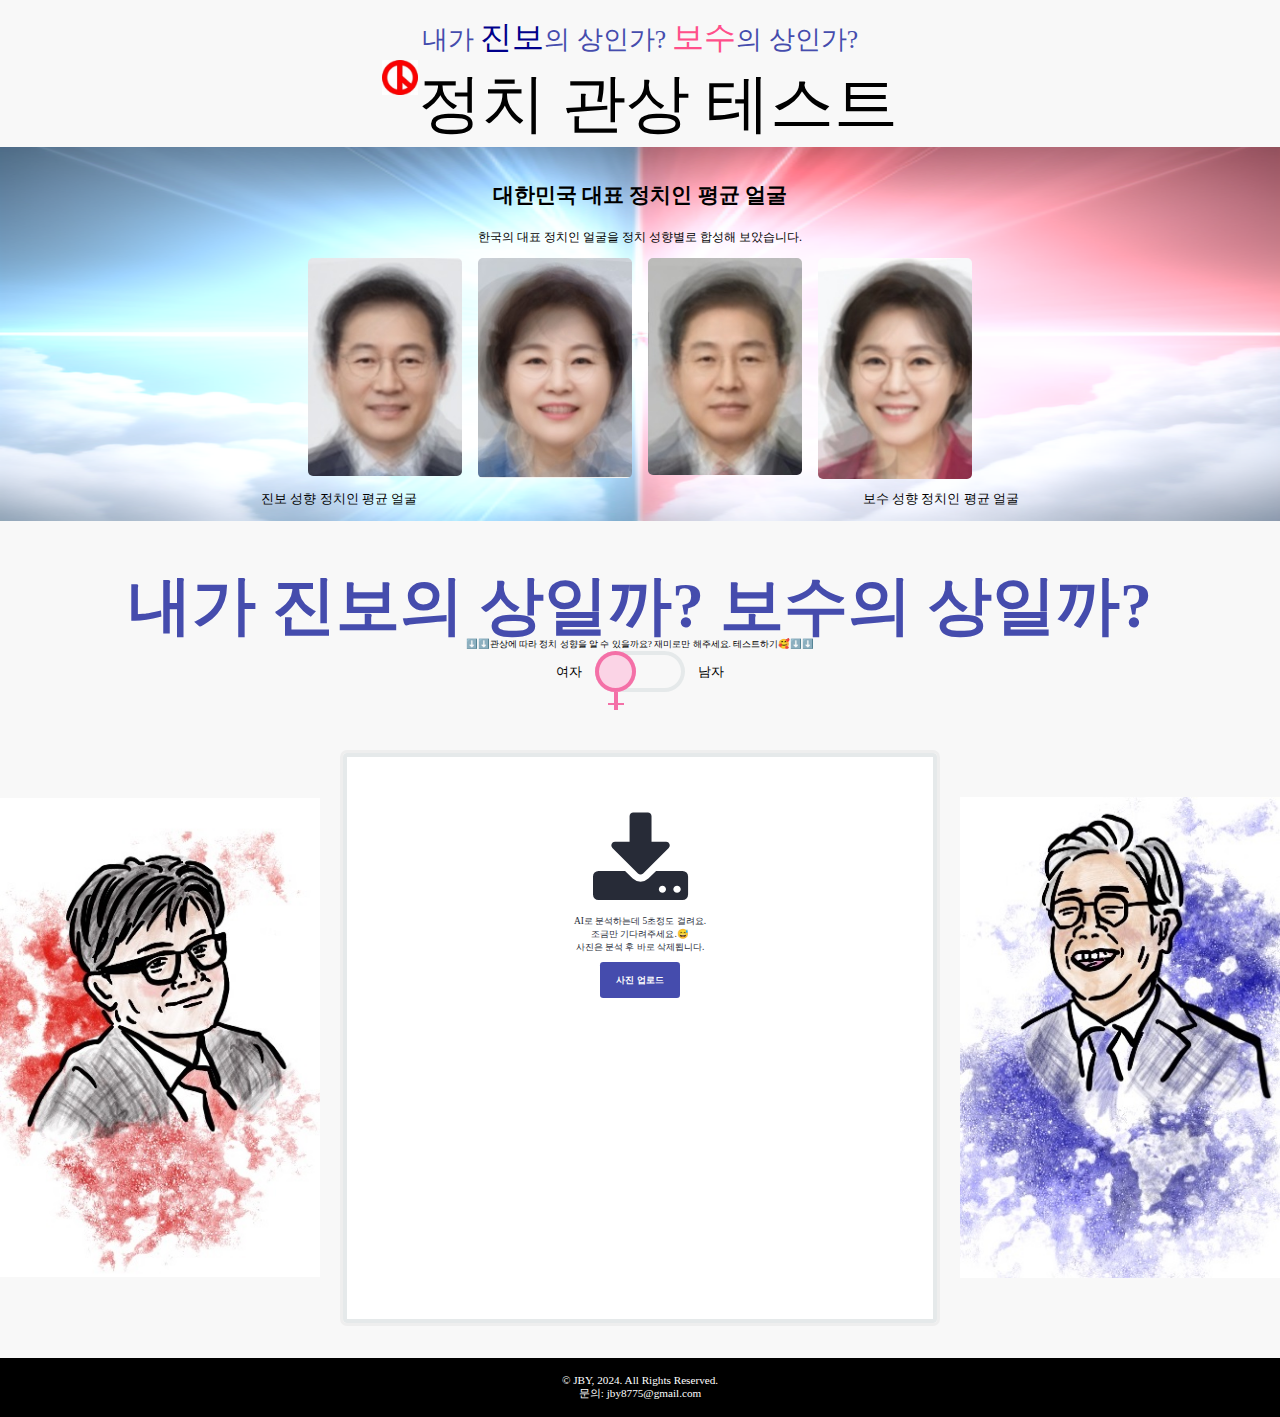
==== index.html @ 56fca5e5 "url수정" ====
<!DOCTYPE html>
<html lang="ko">
  <head>
    <meta charset="UTF-8" />
    <meta name="viewport" content="width=device-width, initial-scale=1.0" />
    <meta
      name="description"
      content="얼굴 사진을 AI로 분석하여 정치 성향을 예측하는 사이트이다. 내 얼굴이 진보의 상인지 보수의 상인지 재미로 확인 할 수 있다."
    />
    <meta property="og:title" content="정치 관상 테스트" />
    <meta
      property="og:description"
      content="얼굴 사진을 AI로 분석하여 정치 성향을 예측하는 사이트. 내 얼굴이 진보의 상인지 보수의 상인지 확인해 보세요."
    />
    <meta property="og:type" content="website" />
    <meta property="og:url" content="https://github.com/jbyjby/koreanpoititionface/blob/main/img/mainog.png?raw=true" />
    <meta property="og:image" content="https://github.com/jbyjby/koreanpoititionface/blob/main/img/mainog.png?raw=true" />
    <script
      async
      src="https://pagead2.googlesyndication.com/pagead/js/adsbygoogle.js?client=ca-pub-7270568015111547"
      crossorigin="anonymous"
    ></script>
    <link rel="icon" type="image/png" sizes="16x16" href="/favicon.ico/favicon-16x16.png" />
    <link rel="manifest" href="/site.webmanifest" />
    <link rel="stylesheet" href="/style.css" type="text/css" />
    <link
      href="https://cdn.jsdelivr.net/npm/bootstrap@5.0.2/dist/css/bootstrap.min.css"
      rel="stylesheet"
      integrity="sha384-EVSTQN3/azprG1Anm3QDgpJLIm9Nao0Yz1ztcQTwFspd3yD65VohhpuuCOmLASjC"
      crossorigin="anonymous"
    />
    <!-- 카카오톡 -->

    <script
      src="https://t1.kakaocdn.net/kakao_js_sdk/2.6.0/kakao.min.js"
      integrity="sha384-6MFdIr0zOira1CHQkedUqJVql0YtcZA1P0nbPrQYJXVJZUkTk/oX4U9GhUIs3/z8"
      crossorigin="anonymous"
    ></script>
    <script src="js/share.js"></script>
    <script>
      // Kakao SDK 초기화
      Kakao.init("38f29a9f6e62558e30e1318a0713e849");
      console.log("카카오톡 초기화 상태:", Kakao.isInitialized());
    </script>
    <meta name="naver-site-verification" content="be89642fd3fd004e3631b85ceb6815e6fcc70a44" />
    <title>정치관상테스트</title>
  </head>
  <body>
    <div class="title">
      <h4 style="font-size: 2vw">내가 <span class="title-blue">진보</span>의 상인가? <span class="title-red">보수</span>의 상인가?</h4>
      <div class="main-title">
        <img class="title-img" src="/img/title.jpg" alt="투표스탬프" />
        <h1>정치 관상 테스트</h1>
      </div>
    </div>

    <div>
      <div class="politician">
        <h3 style="font-size: 130%">대한민국 대표 정치인 평균 얼굴</h3>
        <div class="politician-script-detail0">한국의 대표 정치인 얼굴을 정치 성향별로 합성해 보았습니다.</div>

        <div class="politicianImg">
          <img class="politicianImg-detail" id="politicianImg0" src="/img/left1.jpg" alt="민주 남자" />
          <img class="politicianImg-detail" id="politicianImg1" src="/img/left2.jpg" alt="민주 여자" />
          <img class="politicianImg-detail" id="politicianImg2" src="/img/right1.jpg" alt="국힘 남자 " />
          <img class="politicianImg-detail" id="politicianImg3" src="/img/right2.jpg" alt="국힘 여자" />
        </div>
        <div class="politician-script">
          <div class="politician-script-detail">진보 성향 정치인 평균 얼굴</div>
          <div class="politician-script-detail">보수 성향 정치인 평균 얼굴</div>
        </div>
      </div>
    </div>
    <ins class="kakao_ad_area" style="display: none" data-ad-unit="DAN-KcPf2zAWcygqSgGo" data-ad-width="320" data-ad-height="100"></ins>
    <script type="text/javascript" src="//t1.daumcdn.net/kas/static/ba.min.js" async></script>

    <h2 style="text-align: center; font-size: 5vw">내가 진보의 상일까? 보수의 상일까?</h2>
    <p style="text-align: center; font-size: 58%">⬇️⬇️관상에 따라 정치 성향을 알 수 있을까요? 재미로만 해주세요. 테스트하기🥰⬇️⬇️</p>

    <div class="toggle">
      <p style="font-size: 80%; padding-top: 0.8rem; padding-right: 0.8rem">여자</p>
      <input type="checkbox" id="gender" />
      <label for="gender">
        <span class="knob"><i></i></span>
      </label>
      <p style="font-size: 80%; padding-top: 0.8rem; padding-left: 0.8rem">남자</p>
    </div>

    <div class="img-container">
      <img class="sideImg" src="/img/한동훈.jpg" alt="한동훈" />
      <div class="uploadFile">
        <form id="file-upload-form" class="uploader">
          <input id="file-upload" type="file" name="fileUpload" accept="image/*" />
          <label for="file-upload" id="file-drag" style="padding: 10% 0">
            <img id="file-image" src="#" alt="Preview" class="hidden" />
            <div class="resultTitle"></div>

            <div class="start" id="start">
              <div><i class="fa fa-download" aria-hidden="true" style="font-size: 8vw"></i></div>
              <div style="font-size: 59%; width: 100%">
                AI로 분석하는데 5초정도 걸려요.<br />조금만 기다려주세요.😅<br />사진은 분석 후 바로 삭제됩니다.
              </div>
              <div><span id="file-upload-btn" class="btn btn-primary">사진 업로드</span></div>

              <div id="notimage" class="hidden" style="font-size: 60%">사진 파일(.jpg, .png 등)을 업로드 해주세요.</div>
            </div>

            <div id="file-image"></div>
            <div id="response" class="hidden">
              <!-- <div id="messages"></div> -->
              <!-- <progress class="progress" id="file-progress" value="0"><span>0</span>%</progress> -->
              <div>
                <button class="btn btn-primary d-none" id="spinner" type="button" disabled>
                  <span class="spinner-border spinner-border-sm" role="status" aria-hidden="true"></span>
                  분석하는 중...
                </button>
              </div>
            </div>
          </label>
        </form>
      </div>
      <img class="sideImg" src="/img/이재명.jpg" alt="이재명" />
    </div>
    <!-- 공유 결과 들어올 자리 -->
    <div class="result-box">
      <div class="resultDesc"></div>
      <div id="label-container"></div>
      <div class="resultPeople"></div>
      <div class="last-button">
        <a id="shareButton" class="btn-gradient yellow small" sytle="text-align: center"> 공유하기</a>
        <a href="#" class="btn-gradient blue small" onclick="reset()" sytle="text-align: center;" onclick="reset()">다시하기</a>
      </div>
    </div>

    <ins class="kakao_ad_area" style="display: none" data-ad-unit="DAN-hcDZppdeHRFYCKL6" data-ad-width="728" data-ad-height="90"></ins>
    <script type="text/javascript" src="//t1.daumcdn.net/kas/static/ba.min.js" async></script>
    <div id="disqus_thread"></div>
    <div class="footer">© JBY, 2024. All Rights Reserved.<br />문의: jby8775@gmail.com</div>

    <!-- 댓글창 -->
    <script>
      (function () {
        // DON'T EDIT BELOW THIS LINE
        var d = document,
          s = d.createElement("script");
        s.src = "https://jby-2.disqus.com/embed.js";
        s.setAttribute("data-timestamp", +new Date());
        (d.head || d.body).appendChild(s);
      })();
    </script>
    <noscript>Please enable JavaScript to view the <a href="https://disqus.com/?ref_noscript">comments powered by Disqus.</a></noscript>

    <!-- 티쳐블 머신 -->
    <script src="https://code.jquery.com/jquery-3.6.0.min.js"></script>
    <script src="https://cdn.jsdelivr.net/npm/@tensorflow/tfjs@latest/dist/tf.min.js"></script>
    <script src="https://cdn.jsdelivr.net/npm/@teachablemachine/image@latest/dist/teachablemachine-image.min.js"></script>

    <script>
      const reset = () => {
        location.reload();
      };

      function resetPage() {
        document.getElementById("file-image").src = "#";
        document.querySelector(".result-box").style.display = "none";
      }
      document.querySelector("button[type='button']").addEventListener("click", resetPage);
    </script>
    <script type="text/javascript">
      // More API functions here:
      // https://github.com/googlecreativelab/teachablemachine-community/tree/master/libraries/image
      // the link to your model provided by Teachable Machine export panel

      const URLman = "https://teachablemachine.withgoogle.com/models/JCPzCRcMo/";
      const URLwoman = "https://teachablemachine.withgoogle.com/models/ryFGsFriI/";
      let model, labelContainer, maxPredictions;

      // 토글 부분
      let gender = "2";
      document.querySelector("#gender").addEventListener("change", function () {
        gender = this.checked ? "1" : "2"; // 토글 값에 따라 성별 설정
        console.log(gender);
      });

      async function init1() {
        const modelURL = gender === "1" ? URLman + "model.json" : URLwoman + "model.json";
        const metadataURL = gender === "1" ? URLman + "metadata.json" : URLwoman + "metadata.json";

        // 모델 및 메타데이터 로드
        model = await tmImage.load(modelURL, metadataURL);
        maxPredictions = model.getTotalClasses();
        model = await tmImage.load(modelURL, metadataURL);
        maxPredictions = model.getTotalClasses();

        // 돔에 엘리먼트 추가 div가 2개 생김
        labelContainer = document.getElementById("label-container");
        for (let i = 0; i < maxPredictions; i++) {
          // and class labels
          labelContainer.appendChild(document.createElement("div"));
        }
      }

      // intit1과 동시에 예측하기
      async function predict() {
        let uploadImg = document.getElementById("file-image"); //업로드한 이미지
        const prediction = await model.predict(uploadImg, false);
        prediction.sort((a, b) => parseFloat(b.probability) - parseFloat(a.probability));
        console.log(prediction);
        console.log(prediction[0].className);
        let result, shareButton;
        switch (prediction[0].className) {
          case "보수남":
            result = data.보수남;
            shareButton = data.보수남.className;
            break;
          case "진보남":
            result = data.진보남;
            shareButton = data.진보남.className;
            break;
          case "보수여":
            result = data.보수여;
            shareButton = data.보수여.className;
            break;
          case "진보여":
            result = data.진보여;
            shareButton = data.진보여.className;
            break;
          default:
            result = data.몰라;
        }
        //공유하기 버튼
        //       function updateShareButton(className) {
        //   let shareButton = document.getElementById("shareButton");
        //   switch (className) {
        //     case "보수남":
        //       shareButton.href = "javascript:shareMessage0()";
        //       break;
        //     case "진보남":
        //       shareButton.href = "javascript:shareMessage1()";
        //       break;
        //     case "보수여":
        //       shareButton.href = "javascript:shareMessage2()";
        //       break;
        //     case "진보여":
        //       shareButton.href = "javascript:shareMessage3()";
        //       break;
        //     default:
        //       shareButton.href = "#"; // 기본값으로 설정
        //   }
        // }
        // let className = prediction[0].className;
        //   updateShareButton(className);

        //결과 제목과 설명
        document.querySelector(".resultTitle").innerHTML = result.title;
        document.querySelector(".resultDesc").innerHTML = result.description;
        document.querySelector(".resultPeople").innerHTML = `같은 성향 정치인: ${result.people}`;
        const resultBox = document.querySelector(".result-box");
        resultBox.style.display = "block";
        document.getElementById("shareButton").href = shareButton;
        //프로그래스바
        for (let i = 0; i < maxPredictions; i++) {
          let predictionName;
          predictionName =
            prediction[i].className === "보수남" || prediction[i].className === "보수여"
              ? "보수"
              : prediction[i].className === "진보남" || prediction[i].className === "진보여"
              ? "진보"
              : prediction[i].className;

          labelContainer.childNodes[
            i
          ].innerHTML = `<div class="prediction">${predictionName} <div class="progress-bar" style="background-color:#dedede">
          <div class="progress" id ="progress${[i]}" style="height: 100%; border-radius:10px; width: ${
            Math.round(prediction[i].probability.toFixed(2) * 99 + 1) + "%"
          };"><span style="position: absolute">${Math.round(prediction[i].probability.toFixed(2) * 100) + "%"}</span></div></div>
      </div>`;
        }

        const totalNum = Math.round(prediction[i].probability.toFixed(2) * 100 + 1); // 전체 %
        const bar = document.querySelector(".progress"); // 프로그레스 바 요소 선택

        let t = 0;
        const barAnimation = setInterval(() => {
          bar.style.width = t + "%"; // 너비 설정
          t++; // 너비 증가
          if (t >= totalNum) clearInterval(barAnimation); // 최대 너비에 도달하면 애니메이션 중지
        }, 10);
      }

      // 사진 업로드
      //
      function ekUpload() {
        function Init() {
          console.log("Upload Initialised");

          var fileSelect = document.getElementById("file-upload"),
            fileDrag = document.getElementById("file-drag");

          fileSelect.addEventListener("change", fileSelectHandler, false);

          // Is XHR2 available?
          var xhr = new XMLHttpRequest();
          if (xhr.upload) {
            // File Drop
            fileDrag.addEventListener("dragover", fileDragHover, false);
            fileDrag.addEventListener("dragleave", fileDragHover, false);
            fileDrag.addEventListener("drop", fileSelectHandler, false);
          }
        }

        function fileDragHover(e) {
          var fileDrag = document.getElementById("file-drag");

          e.stopPropagation();
          e.preventDefault();

          fileDrag.className = e.type === "dragover" ? "hover" : "modal-body file-upload";
        }

        function fileSelectHandler(e) {
          // Fetch FileList object
          var files = e.target.files || e.dataTransfer.files;

          // Cancel event and hover styling
          fileDragHover(e);

          // Process all File objects
          for (var i = 0, f; (f = files[i]); i++) {
            parseFile(f);
            uploadFile(f);
          }
        }

        // Output
        function output(msg) {
          // Response
          var m = document.getElementById("messages");
          //   m.innerHTML = msg;
        }

        function parseFile(file) {
          document.querySelector("#spinner").className = "btn btn-primary";
          console.log(file.name);
          output("<strong>" + encodeURI(file.name) + "</strong>");

          // 이미지 파일 여부 확인
          var isGood = /\.(?=gif|jpg|png|jpeg)/gi.test(file.name);
          if (isGood) {
            var reader = new FileReader(); // 파일을 읽기 위한 FileReader 객체 생성
            reader.onload = function (e) {
              // 읽기 동작이 성공적으로 완료되었을 때 호출되는 이벤트 핸들러
              document.getElementById("start").classList.add("hidden");
              document.getElementById("response").classList.remove("hidden");
              document.getElementById("notimage").classList.add("hidden");
              // Thumbnail Preview
              var preview = document.getElementById("file-image");
              preview.classList.remove("hidden");
              preview.src = e.target.result; // 읽어들인 파일의 URL을 이미지 태그의 src 속성에 지정하여 미리보기 표시
              init1().then(() => {
                console.log("모델 불러오기 완료");
                document.querySelector("#spinner").className = "btn btn-primary d-none";
                predict();
              });
            };
            reader.readAsDataURL(file); // 파일을 읽어 Data URL로 변환
          } else {
            // 이미지 파일이 아닌 경우
            document.getElementById("file-image").classList.add("hidden");
            document.getElementById("notimage").classList.remove("hidden");
            document.getElementById("start").classList.remove("hidden");
            document.getElementById("response").classList.add("hidden");
            document.getElementById("file-upload-form").reset();
          }
        }

        function setProgressMaxValue(e) {
          var pBar = document.getElementById("file-progress");

          if (e.lengthComputable) {
            pBar.max = e.total;
          }
        }

        function updateFileProgress(e) {
          var pBar = document.getElementById("file-progress");

          if (e.lengthComputable) {
            pBar.value = e.loaded;
          }
        }

        function uploadFile(file) {
          var xhr = new XMLHttpRequest(),
            fileInput = document.getElementById("class-roster-file"),
            pBar = document.getElementById("file-progress"),
            fileSizeLimit = 1024; // In MB
          if (xhr.upload) {
            // Check if file is less than x MB
            if (file.size <= fileSizeLimit * 1024 * 1024) {
              // Progress bar
              pBar.style.display = "inline";
              xhr.upload.addEventListener("loadstart", setProgressMaxValue, false);
              xhr.upload.addEventListener("progress", updateFileProgress, false);

              // File received / failed
              xhr.onreadystatechange = function (e) {
                if (xhr.readyState == 4) {
                  // Everything is good!
                  // progress.className = (xhr.status == 200 ? "success" : "failure");
                  // document.location.reload(true);
                }
              };

              // Start upload
              xhr.open("POST", document.getElementById("file-upload-form").action, true);
              xhr.setRequestHeader("X-File-Name", file.name);
              xhr.setRequestHeader("X-File-Size", file.size);
              xhr.setRequestHeader("Content-Type", "multipart/form-data");
              xhr.send(file);
            } else {
              output("Please upload a smaller file (< " + fileSizeLimit + " MB).");
            }
          }
        }

        // Check for the various File API support.
        if (window.File && window.FileList && window.FileReader) {
          Init();
        } else {
          document.getElementById("file-drag").style.display = "none";
        }
      }
      ekUpload();
    </script>
    <script src="js/share.js/" charset="UTF-8"></script>

    <script src="js/data.js" charset="UTF-8"></script>
  </body>
</html>
---- style.css ----
@import url(https://maxcdn.bootstrapcdn.com/font-awesome/4.5.0/css/font-awesome.min.css);
@import url("https://fonts.googleapis.com/css?family=Roboto");
@font-face {
  font-family: "JalnanGothic";
  src: url("https://cdn.jsdelivr.net/gh/projectnoonnu/noonfonts_231029@1.1/JalnanGothic.woff") format("woff");
  font-weight: normal;
  font-style: normal;
}
/* 변수 선언 */
:root {
  --theme: #454cad;
  --dark-text: #5f6982;
}

body {
  margin: 0;
  width: 100%;
  height: 100%;
  display: flex;
  flex-direction: column;
  padding-top: 1rem;
  background: #f8f8f8;
  justify-content: center;
}
* {
  box-sizing: border-box;
}
.title {
  text-align: center;
  font-weight: bold;
  font-family: "JalnanGothic";
}
.main-title {
  display: flex;
  justify-content: center;
}
.title-img {
  height: 2.2rem;
}

.title-blue {
  color: darkblue;
  font-size: 2.5vw;
  font-weight: 80;
}
.title-red {
  color: #ff4f8a;
  font-size: 2.5vw;
  font-weight: 80;
}
h3 {
  font-family: "JalnanGothic";
  font-size: 130%;
}
h4 {
  font-family: "JalnanGothic";
  font-size: 1.5rem;
  font-weight: 50;
  color: var(--theme);
  margin: 0;
  padding: 0;
}
.title-blue1 {
  color: darkblue;
  font-size: 1.2rem;
  font-weight: 80;
}
.title-red1 {
  color: #ff4f8a;
  font-size: 1.2rem;
  font-weight: 80;
}
.resultTitle {
  font-family: "JalnanGothic";
  font-size: 1rem;
  font-weight: 50;
  color: var(--theme);
  margin: 0;
  padding: 0;
}

h1 {
  font-family: "JalnanGothic";
  font-size: 5vw;
  font-weight: 100;
  margin: 0;
  padding: 0;
}
h2 {
  font-family: "JalnanGothic";
  font-size: 130%;
  line-height: 1;
  color: var(--theme);
  margin-bottom: 0;
}
p {
  font-family: "JalnanGothic";
  font-size: 1rem;
  font-weight: 50;
  margin: 0;
  padding: 0;
}
.resultDesc {
  text-align: center;
  font-family: "JalnanGothic";
  font-size: 0.9rem;
  font-weight: 10;
  color: var(--theme);
  margin: 0 1.5rem;
  padding: 0;
}
.resultPeople {
  text-align: center;
  font-family: "JalnanGothic";
  font-size: 0.65rem;
  font-weight: 10;
  color: rgb(29, 27, 55);
  margin-top: 0.5rem;
  padding: 0;
}
.politician-script-detail0 {
  font-family: "JalnanGothic";
  font-size: 75%;
  font-weight: 10;
}
/* 배경 이미지 */
.politician {
  display: flex;
  flex-direction: column;
  padding: 1% 3%;
  align-items: center;
  justify-content: center;
  background-image: url("/img/bg16.png");
  background-repeat: no-repeat;
  background-position: center center;
  background-size: 100% 100%;
}
/* 각정치인 이미지 */
.politicianImg {
  padding: 1%;
  display: flex;
  justify-content: center;
  background-repeat: no-repeat;
  background-position: center center;
  background-size: 100% 100%;
}
/* 정치인 아래 설명 */
.politician-script {
  display: flex;
  width: 100%;
  justify-content: space-around;
  font-family: "JalnanGothic";
}
.politicianImg-detail {
  width: 20%;
  height: 25%;
  margin: 0 1%;
  border-radius: 5px;
}
.politician-script-detail {
  margin: 0 auto;
  font-size: 80%;
}
.result-box {
  margin: 0 auto;
  width: 95%;
  padding: 1rem;
  height: 50%;
  display: none;
  box-shadow: 0 0 0 4px #e5e9ea inset;
  border-radius: 30px;
}
.footer {
  width: 100%;
  height: 20%;
  background-color: black;
  color: white;
  padding: 1rem;
  font-family: "JalnanGothic";
  font-size: 0.7rem;
  font-weight: 50;
  text-align: center;
}
.toggle {
  display: flex;
  flex-direction: row;
  justify-content: center;
  text-align: center;
  margin-bottom: 2%;
}
input {
  display: none;
}
label {
  cursor: pointer;
  display: inline-block;
  width: 90px;
  height: 41px;
  box-shadow: 0 0 0 4px #e5e9ea inset;
  border-radius: 30px;
  position: relative;
}

.knob {
  position: absolute;
  width: 41px;
  top: 0;
  left: 0;
  height: 41px;
  border-radius: 50%;
  box-shadow: 0 0 0 4px #f470a7 inset;
  background-color: #fbd4e6;
  transition: 0.3s;
}

.knob > i {
  position: absolute;
  width: 4px;
  height: 18px;
  top: 100%;
  background-color: #f470a7;
  left: calc(50% - 2px);
}

.knob > i:before,
.knob > i:after {
  width: 6px;
  position: absolute;
  top: 11px;
  content: "";
  height: 2px;
  background-color: #f470a7;
}

.knob > i:before {
  left: 4px;
}

.knob > i:after {
  left: -6px;
}

input:checked + label > .knob {
  box-shadow: 0 0 0 4px #a1c6dd inset;
  background-color: #e2ecf4;
  transform: translateX(49px) rotate(-140deg);
}

input:checked + label > .knob > i {
  background-color: #a1c6dd;
}

input:checked + label > .knob > i:after,
input:checked + label > .knob > i:before {
  background-color: #a1c6dd;
}

input:checked + label > .knob > i:after {
  top: 14px;
  width: 12px;
  left: -7px;
  transform: rotate(45deg);
}

input:checked + label > .knob > i:before {
  top: 13px;
  width: 12px;
  left: 0px;
  transform: rotate(134deg);
}

.img-container {
  display: flex;
  flex-direction: row;
  flex-wrap: nowrap;
  width: 100%;
  height: 50vw;
  justify-content: space-around;
  align-items: center;
}
.uploadFile {
  width: 50%;
}
.sideImgs {
  width: 25%;
  height: 30vw;
}
/* 타이틀 스타일 */

/* 본문 텍스트 스타일 */

.prediction {
  font-family: "JalnanGothic";
  font-weight: 10;
  font-size: 1.1rem;
  margin-left: 1rem;
  display: flex;
  align-items: center;
}

.sideImg {
  width: 25%;
}
/* start */
.uploader {
  display: block;
  clear: both;
  margin: 0 auto;
  width: 100%;
  max-width: 600px;
}
.uploader label {
  float: left;
  clear: both;
  width: 100%;
  height: 45vw;
  padding: 2rem 1.5rem;
  text-align: center;
  background: #fff;
  border-radius: 7px;
  border: 3px solid #eee;
  transition: all 0.2s ease;
  user-select: none;
}

.uploader label:hover {
  border-color: var(--theme);
}

.uploader label.hover {
  border: 3px solid var(--theme);
  box-shadow: inset 0 0 0 6px #eee;
}
.uploader label.hover #start .fa {
  transform: scale(0.8);
  opacity: 0.3;
}
.uploader #start.hidden {
  display: none;
}

.uploader #start .fa {
  font-size: 200%;
  width: 100%;
}

.uploader #response {
  float: left;
  clear: both;
  width: 100%;
}

.uploader #response.hidden {
  display: none;
}

.uploader #response #messages {
  margin-bottom: 0.5rem;
}

.uploader #file-image {
  display: inline;
  margin: 0 auto;
  width: auto;
  height: auto;
  max-width: 80%;
  max-height: 80%;
}

.uploader #file-image.hidden {
  display: none;
}

.uploader #notimage {
  display: block;
  float: left;
  clear: both;
  width: 100%;
}

.uploader #notimage.hidden {
  display: none;
}

/* .uploader progress,
.uploader {
  display: inline;
  clear: both;
  margin: 0 auto;
  width: 100%;
  max-width: 180px;
  height: 8px;
  border: 0;
  border-radius: 4px;
  background-color: #eee;
  overflow: hidden;
} */

.uploader .progress[value]::-webkit-progress-bar {
  border-radius: 4px;
  background-color: #eee;
}

.uploader .progress[value]::-webkit-progress-value,
.uploader .progress[value]::-moz-progress-bar {
  background: linear-gradient(to right, #3a418c 0%, #454cad 50%);
  border-radius: 4px;
}

.uploader input[type="file"] {
  display: none;
}

.uploader div {
  color: #272b37;
  /* color: var(--dark-text); */
}

.uploader .btn {
  display: inline-block;
  margin: 0.5rem 0.5rem 1rem 0.5rem;
  clear: both;
  font-family: inherit;
  font-weight: 700;
  font-size: 55%;
  text-decoration: none;
  text-transform: initial;
  border: none;
  border-radius: 0.2rem;
  outline: none;
  padding: 0 1rem;
  height: 36px;
  line-height: 36px;
  color: #fff;
  transition: all 0.2s ease-in-out;
  box-sizing: border-box;
  background: var(--theme);
  border-color: var(--theme);
  cursor: pointer;
}

.progress-bar {
  width: 80%;
  height: 30px;
  background-color: #dedede;
  font-size: 1rem;
  font-weight: 600;
  font-size: 0.8rem;
  border-radius: 10px;
  margin: 0.5%;
}

.progress {
  height: 100%;
  padding: 0;
  text-align: center;
  font-size: 1rem;
  border-radius: 10px;
  color: #111;
}
.progress span {
  display: block !important;
}

#progress0 {
  background-color: #4f98ff;
}
#progress1 {
  background-color: #4fffa4;
}
#progress2 {
  background-color: #ffcd4f;
}
#progress3 {
  background-color: #ff4f8a;
}

.share {
  display: flex;
  flex-direction: row;
}

.btn-gradient {
  text-decoration: none;
  color: white;
  padding: 5px 15px;
  display: inline-block;
  position: relative;
  border: 1px solid rgba(0, 0, 0, 0.21);
  border-bottom: 4px solid rgba(0, 0, 0, 0.21);
  border-radius: 4px;
  text-shadow: 0 1px 0 rgba(0, 0, 0, 0.15);
  margin: 5px; /* 추가된 부분 */
}

.btn.small {
  padding: 8px 18px; /* 추가된 부분 */
  font-size: 0.75em;
}

.btn-gradient.blue.small {
  font-family: "JalnanGothic";
  background: rgba(102, 152, 203, 1);
  background: -moz-linear-gradient(top, rgba(102, 152, 203, 1) 0%, rgba(92, 138, 184, 1) 100%);
  background: -webkit-gradient(left top, left bottom, color-stop(0%, rgba(102, 152, 203, 1)), color-stop(100%, rgba(92, 138, 184, 1)));
  background: -webkit-linear-gradient(top, rgba(102, 152, 203, 1) 0%, rgba(92, 138, 184, 1) 100%);
  background: -o-linear-gradient(top, rgba(102, 152, 203, 1) 0%, rgba(92, 138, 184, 1) 100%);
  background: -ms-linear-gradient(top, rgba(102, 152, 203, 1) 0%, rgba(92, 138, 184, 1) 100%);
  background: linear-gradient(to bottom, rgba(102, 152, 203, 1) 0%, rgba(92, 138, 184, 1) 100%);
  filter: progid:DXImageTransform.Microsoft.gradient( startColorstr='#6698cb', endColorstr='#5c8ab8', GradientType=0 );
}

.btn-gradient.yellow.small {
  font-family: "JalnanGothic";
  background: rgba(240, 210, 100, 1);
  background: -webkit-gradient(linear, 0 0, 0 100%, from(rgba(240, 210, 100, 1)), to(rgba(229, 201, 96, 1)));
  background: -webkit-linear-gradient(rgba(240, 210, 100, 1) 0%, rgba(229, 201, 96, 1) 100%);
  background: -moz-linear-gradient(rgba(240, 210, 100, 1) 0%, rgba(229, 201, 96, 1) 100%);
  background: -o-linear-gradient(rgba(240, 210, 100, 1) 0%, rgba(229, 201, 96, 1) 100%);
  background: linear-gradient(rgba(240, 210, 100, 1) 0%, rgba(229, 201, 96, 1) 100%);
  filter: progid:DXImageTransform.Microsoft.gradient( startColorstr='#f0d264', endColorstr='#e5c960', GradientType=0 );
}
.last-button {
  display: flex;
  justify-content: space-evenly;
}
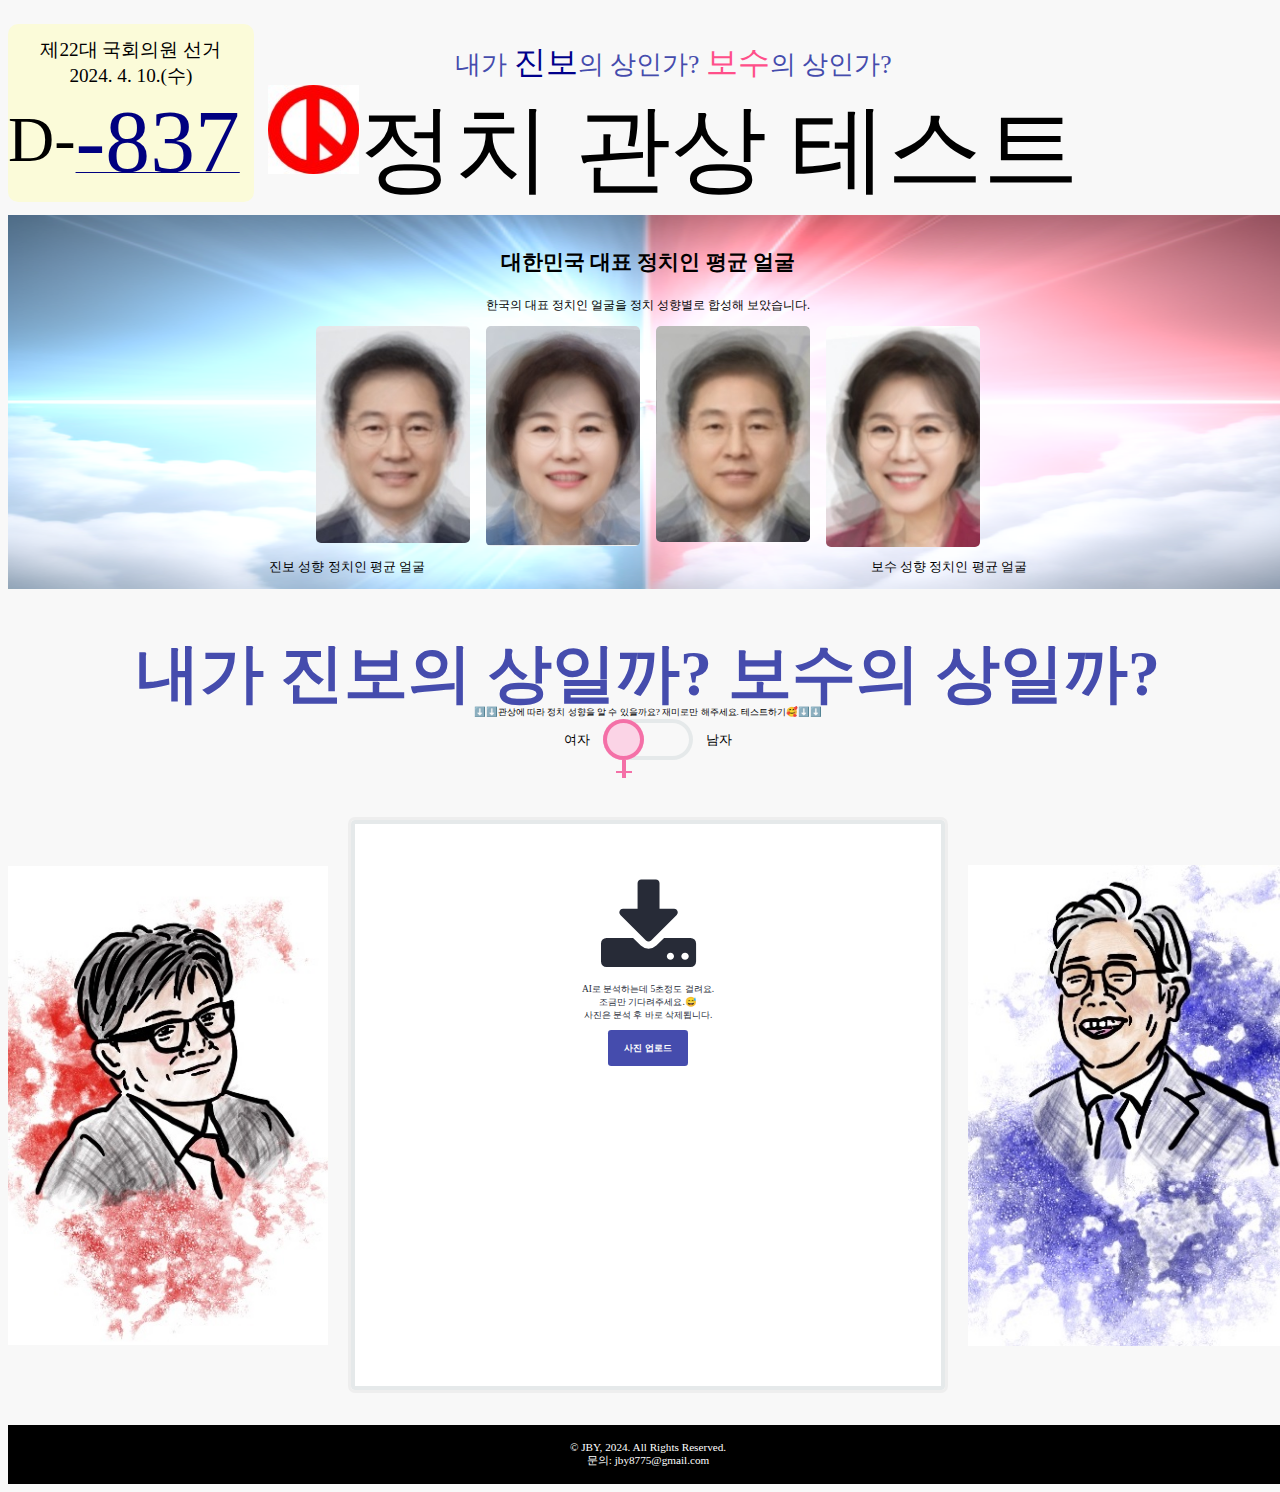
==== commit 747d33f0: "카운터 추가" ====
--- a/index.html
+++ b/index.html
@@ -46,11 +46,29 @@
     <title>정치관상테스트</title>
   </head>
   <body>
-    <div class="title">
-      <h4 style="font-size: 2vw">내가 <span class="title-blue">진보</span>의 상인가? <span class="title-red">보수</span>의 상인가?</h4>
-      <div class="main-title">
-        <img class="title-img" src="/img/title.jpg" alt="투표스탬프" />
-        <h1>정치 관상 테스트</h1>
+    <div class="header">
+      <div class="dday">
+        제22대 국회의원 선거<br />2024. 4. 10.(수)
+        <div class="count">
+          D-
+          <div id="remain-time"></div>
+        </div>
+      </div>
+      <div class="title">
+        <h4 style="font-size: 2vw; margin-top: 2%">
+          내가 <span class="title-blue">진보</span>의 상인가? <span class="title-red">보수</span>의 상인가?
+        </h4>
+        <div class="main-title">
+          <img class="title-img" src="/img/title.jpg" alt="투표스탬프" />
+          <h1 style="font-size: 7.5vw; margin-bottom: 0">정치 관상 테스트</h1>
+        </div>
+      </div>
+      <div class="dday" style="visibility: hidden">
+        제22대 국회의원 선거<br />2024. 4. 10.(수)
+        <div class="count">
+          D-
+          <u><span id="number"></span></u>
+        </div>
       </div>
     </div>
 
@@ -132,11 +150,26 @@
       </div>
     </div>
 
-    <ins class="kakao_ad_area" style="display: none" data-ad-unit="DAN-hcDZppdeHRFYCKL6" data-ad-width="728" data-ad-height="90"></ins>
+    <ins class="kakao_ad_area" style="display: none" data-ad-unit="DAN-hcDZppdeHRFYCKL6" data-ad-width="320" data-ad-height="50"></ins>
     <script type="text/javascript" src="//t1.daumcdn.net/kas/static/ba.min.js" async></script>
     <div id="disqus_thread"></div>
     <div class="footer">© JBY, 2024. All Rights Reserved.<br />문의: jby8775@gmail.com</div>
-
+    <script>
+      var num; // num 변수를 선언합니다.
+
+      function diffday() {
+        const masTime = new Date("2024-04-10");
+        const todayTime = new Date();
+        const diff = masTime.getTime() - todayTime.getTime();
+        const diffDay = Math.floor(diff / (1000 * 60 * 60 * 24)) + 1;
+        console.log(todayTime);
+        console.log(diffDay);
+        num = diffDay; //
+        document.querySelector("#remain-time").innerHTML = num;
+      }
+
+      diffday(); // 함수를 호출하여 실행합니다.
+    </script>
     <!-- 댓글창 -->
     <script>
       (function () {
--- a/style.css
+++ b/style.css
@@ -3,6 +3,12 @@
 @font-face {
   font-family: "JalnanGothic";
   src: url("https://cdn.jsdelivr.net/gh/projectnoonnu/noonfonts_231029@1.1/JalnanGothic.woff") format("woff");
+  font-weight: normal;
+  font-style: normal;
+}
+@font-face {
+  font-family: "YEONGJUSeonbiTTF";
+  src: url("https://cdn.jsdelivr.net/gh/projectnoonnu/2403@1.0/YEONGJUSeonbiTTF.woff2") format("woff2");
   font-weight: normal;
   font-style: normal;
 }
@@ -13,7 +19,7 @@
 }
 
 body {
-  margin: 0;
+  padding-top: 2%;
   width: 100%;
   height: 100%;
   display: flex;
@@ -25,17 +31,48 @@
 * {
   box-sizing: border-box;
 }
+.header {
+  display: flex;
+}
+.dday {
+  padding-top: 1%;
+  margin-bottom: 1%;
+  border-radius: 10px;
+  background-color: rgb(251, 251, 217);
+  text-align: center;
+  flex-grow: 1;
+  font-family: "JalnanGothic";
+  font-size: 1.5vw;
+}
+.count {
+  display: flex;
+  font-family: "YEONGJUSeonbiTTF";
+  font-size: 5vw;
+
+  align-items: center;
+}
+#remain-time {
+  display: flex;
+  font-size: 7vw;
+  color: navy;
+  font-family: YEONGJUSeonbiTTF;
+  text-decoration: underline;
+  text-decoration-thickness: 1px;
+  align-items: flex-start;
+}
 .title {
   text-align: center;
   font-weight: bold;
-  font-family: "JalnanGothic";
+  /* font-family: "YEONGJUSeonbiTTF"; */
+  font-family: "JalnanGothic";
+  flex-grow: 2;
 }
 .main-title {
   display: flex;
   justify-content: center;
 }
 .title-img {
-  height: 2.2rem;
+  height: 7vw;
 }
 
 .title-blue {
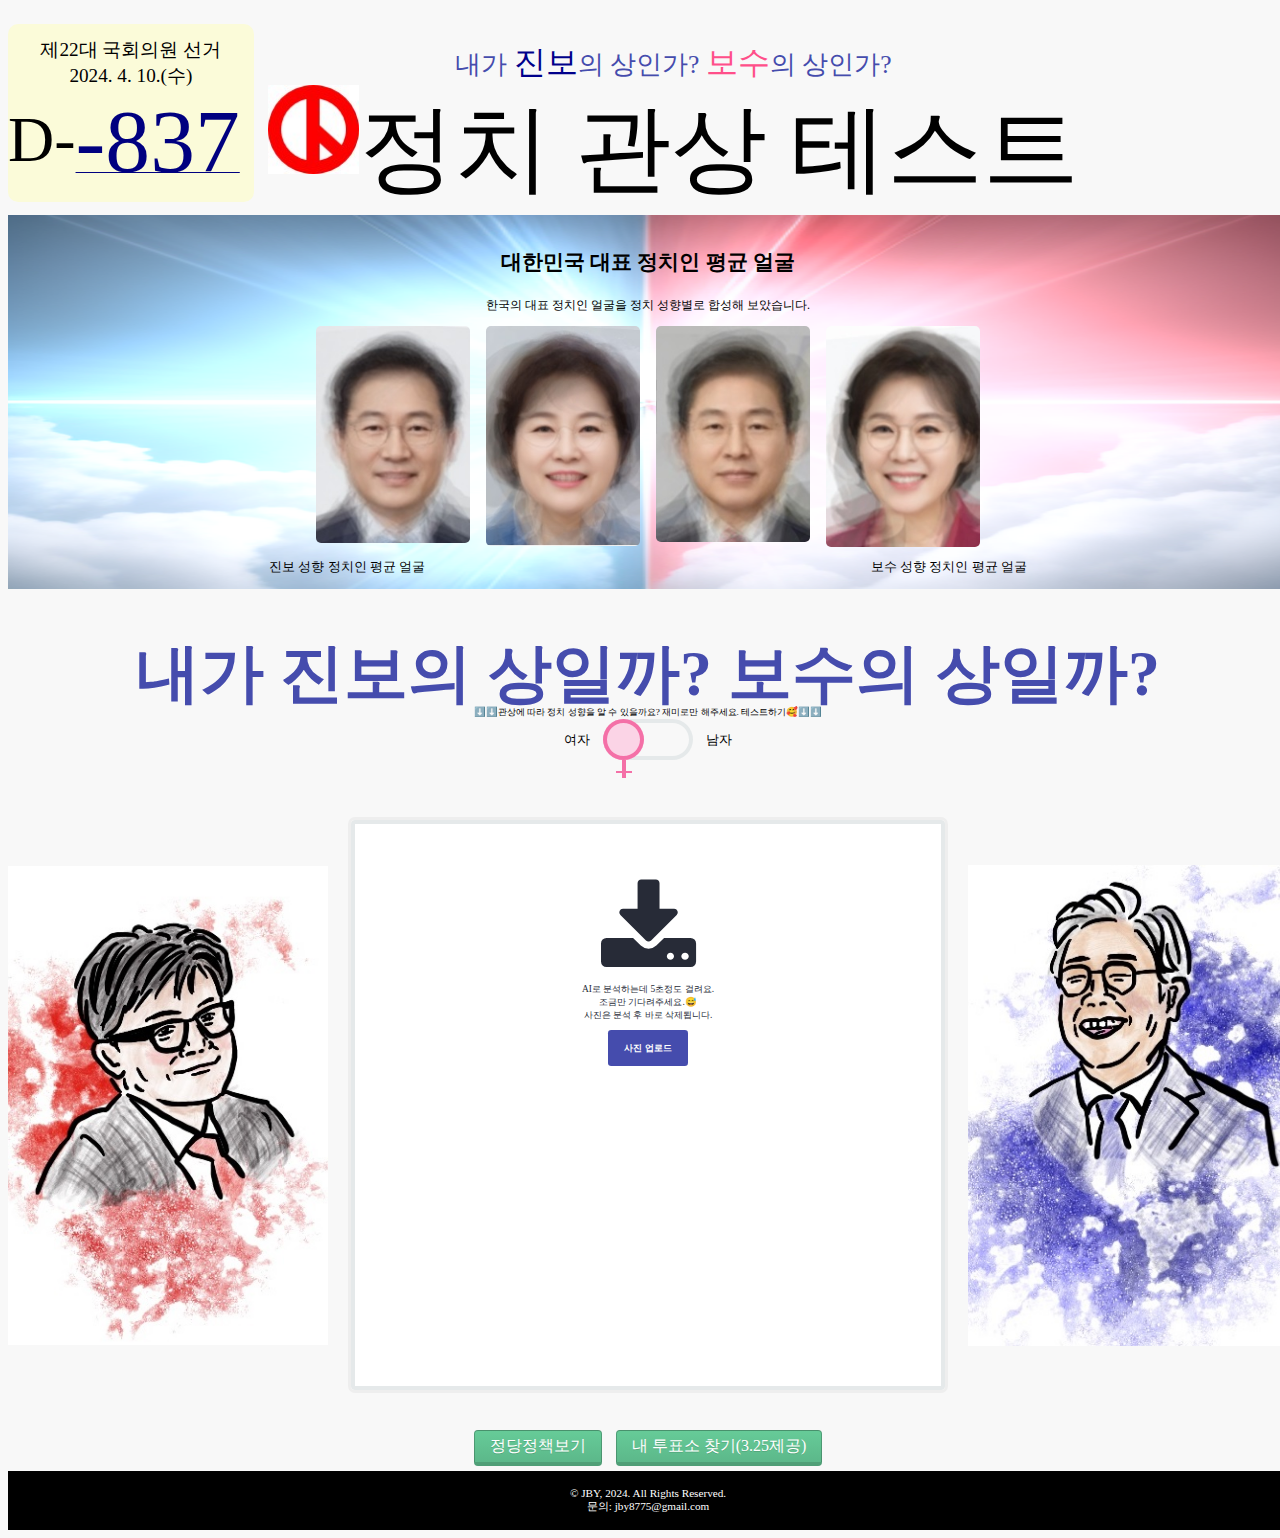
==== commit 95e05fb7: "정책보기, 투표소 찾기 버튼 업데이트" ====
--- a/index.html
+++ b/index.html
@@ -144,10 +144,17 @@
       <div class="resultDesc"></div>
       <div id="label-container"></div>
       <div class="resultPeople"></div>
+      <div class="last-button-desc"></div>
+
       <div class="last-button">
         <a id="shareButton" class="btn-gradient yellow small" sytle="text-align: center"> 공유하기</a>
         <a href="#" class="btn-gradient blue small" onclick="reset()" sytle="text-align: center;" onclick="reset()">다시하기</a>
       </div>
+    </div>
+
+    <div class="share-button" style="text-align: center">
+      <a href="https://policy.nec.go.kr/" class="btn-gradient green small" sytle="text-align: center;">정당정책보기</a>
+      <a href="https://www.nec.go.kr/site/avt/main.do" class="btn-gradient green small" sytle="text-align: center;">내 투표소 찾기(3.25제공)</a>
     </div>
 
     <ins class="kakao_ad_area" style="display: none" data-ad-unit="DAN-hcDZppdeHRFYCKL6" data-ad-width="320" data-ad-height="50"></ins>
@@ -288,6 +295,8 @@
         document.querySelector(".resultTitle").innerHTML = result.title;
         document.querySelector(".resultDesc").innerHTML = result.description;
         document.querySelector(".resultPeople").innerHTML = `같은 성향 정치인: ${result.people}`;
+        document.querySelector(".last-button-desc").innerHTML = `⬇️⬇️업로드한 사진은 공유되지 않으니 마음껏 공유하세요.⬇️⬇️`;
+
         const resultBox = document.querySelector(".result-box");
         resultBox.style.display = "block";
         document.getElementById("shareButton").href = shareButton;
--- a/style.css
+++ b/style.css
@@ -152,6 +152,16 @@
   font-size: 0.65rem;
   font-weight: 10;
   color: rgb(29, 27, 55);
+  margin-top: 0.5rem;
+  padding: 0;
+}
+
+.last-button-desc {
+  text-align: center;
+  font-family: "JalnanGothic";
+  font-size: 0.55rem;
+  font-weight: 10;
+  color: red;
   margin-top: 0.5rem;
   padding: 0;
 }
@@ -561,3 +571,15 @@
   display: flex;
   justify-content: space-evenly;
 }
+
+.btn-gradient.green.small {
+  font-family: "JalnanGothic";
+  background: rgba(102, 203, 152, 1);
+  background: -moz-linear-gradient(top, rgba(102, 203, 152, 1) 0%, rgba(92, 184, 138, 1) 100%);
+  background: -webkit-gradient(left top, left bottom, color-stop(0%, rgba(102, 203, 152, 1)), color-stop(100%, rgba(92, 184, 138, 1)));
+  background: -webkit-linear-gradient(top, rgba(102, 203, 152, 1) 0%, rgba(92, 184, 138, 1) 100%);
+  background: -o-linear-gradient(top, rgba(102, 203, 152, 1) 0%, rgba(92, 184, 138, 1) 100%);
+  background: -ms-linear-gradient(top, rgba(102, 203, 152, 1) 0%, rgba(92, 184, 138, 1) 100%);
+  background: linear-gradient(to bottom, rgba(102, 203, 152, 1) 0%, rgba(92, 184, 138, 1) 100%);
+  filter: progid:DXImageTransform.Microsoft.gradient( startColorstr='#66cb98', endColorstr='#5c8a5c', GradientType=0 );
+}
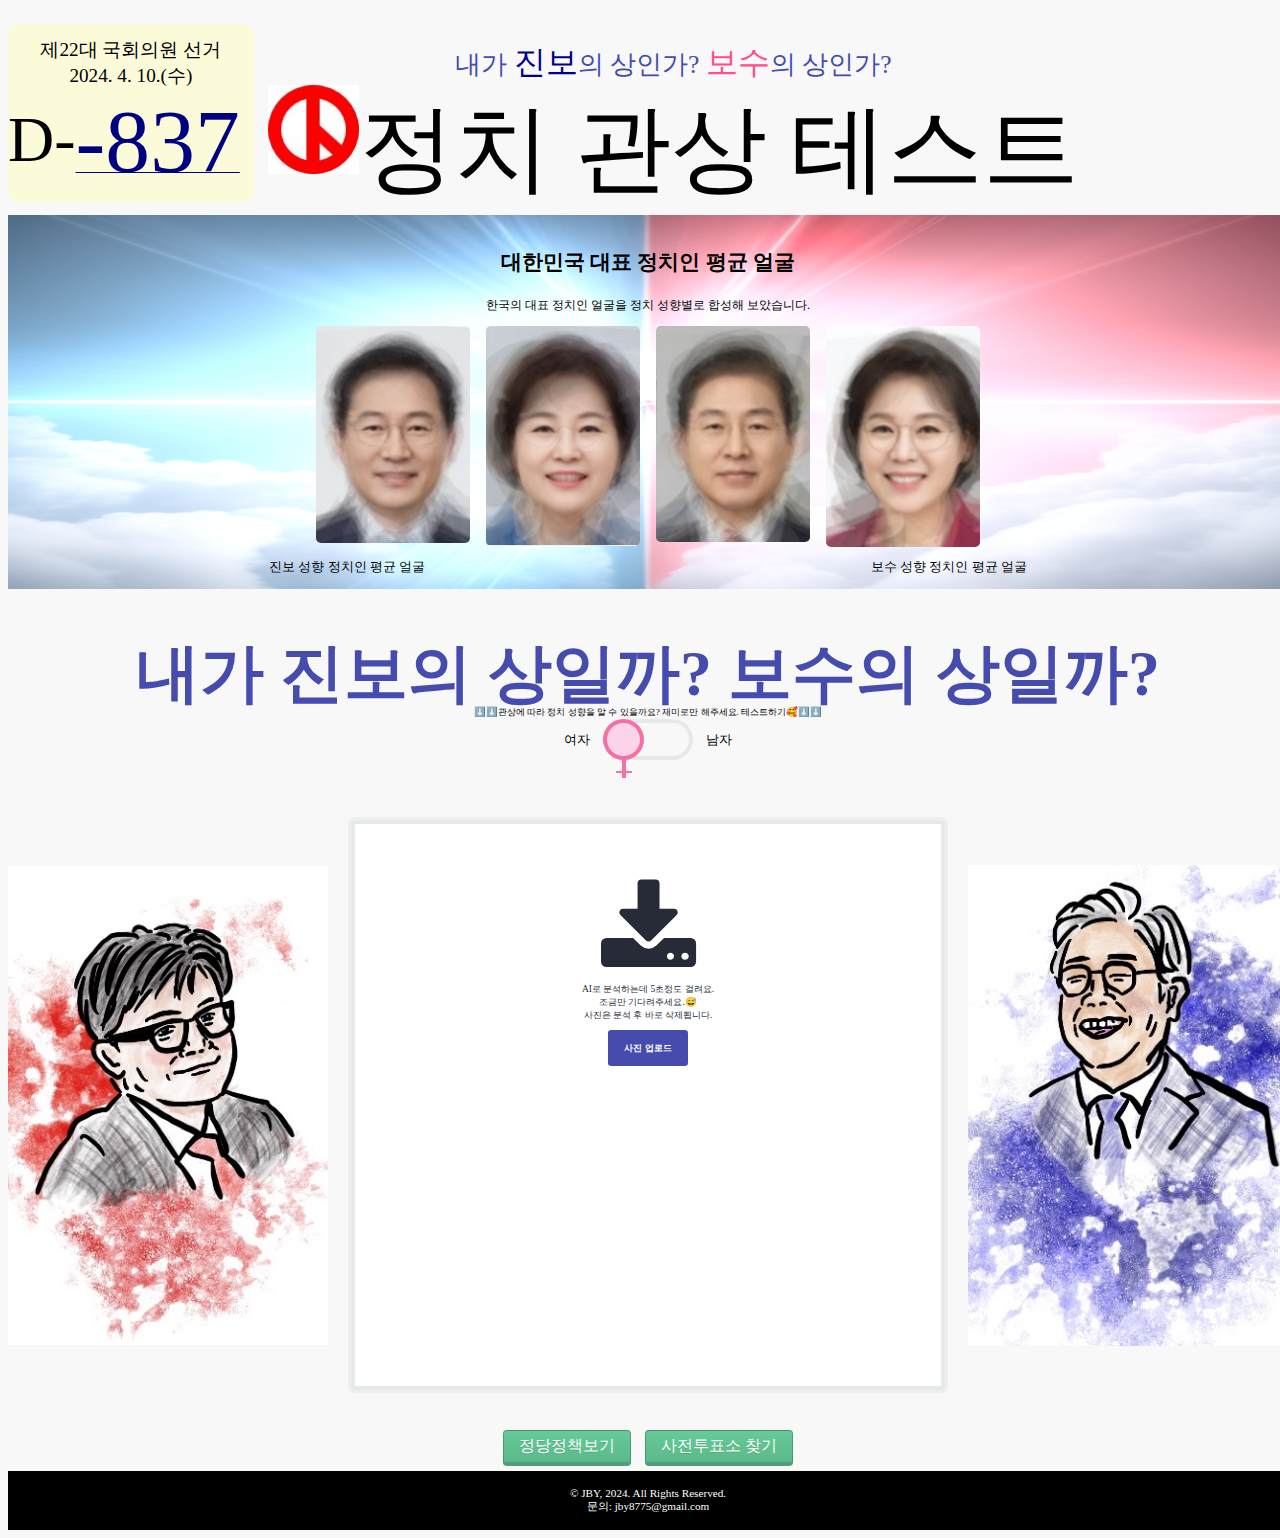
==== commit 7c624c5f: "사전투표소 등록" ====
--- a/index.html
+++ b/index.html
@@ -5,7 +5,7 @@
     <meta name="viewport" content="width=device-width, initial-scale=1.0" />
     <meta
       name="description"
-      content="얼굴 사진을 AI로 분석하여 정치 성향을 예측하는 사이트이다. 내 얼굴이 진보의 상인지 보수의 상인지 재미로 확인 할 수 있다."
+      content="얼굴 사진을 AI로 분석하여 정치 성향을 예측하는 사이트. 내 얼굴이 진보의 상인지 보수의 상인지 재미로 확인 할 수 있어요."
     />
     <meta property="og:title" content="정치 관상 테스트" />
     <meta
@@ -29,6 +29,12 @@
       integrity="sha384-EVSTQN3/azprG1Anm3QDgpJLIm9Nao0Yz1ztcQTwFspd3yD65VohhpuuCOmLASjC"
       crossorigin="anonymous"
     />
+    <!-- 애드센스 -->
+    <script
+      async
+      src="https://pagead2.googlesyndication.com/pagead/js/adsbygoogle.js?client=ca-pub-7270568015111547"
+      crossorigin="anonymous"
+    ></script>
     <!-- 카카오톡 -->
 
     <script
@@ -154,7 +160,12 @@
 
     <div class="share-button" style="text-align: center">
       <a href="https://policy.nec.go.kr/" class="btn-gradient green small" sytle="text-align: center;">정당정책보기</a>
-      <a href="https://www.nec.go.kr/site/avt/main.do" class="btn-gradient green small" sytle="text-align: center;">내 투표소 찾기(3.25제공)</a>
+      <a
+        href="http://info.nec.go.kr/main/showDocument.xhtml?electionId=0020240410&topMenuId=BI&secondMenuId=BIAP01"
+        class="btn-gradient green small"
+        sytle="text-align: center;"
+        >사전투표소 찾기</a
+      >
     </div>
 
     <ins class="kakao_ad_area" style="display: none" data-ad-unit="DAN-hcDZppdeHRFYCKL6" data-ad-width="320" data-ad-height="50"></ins>
